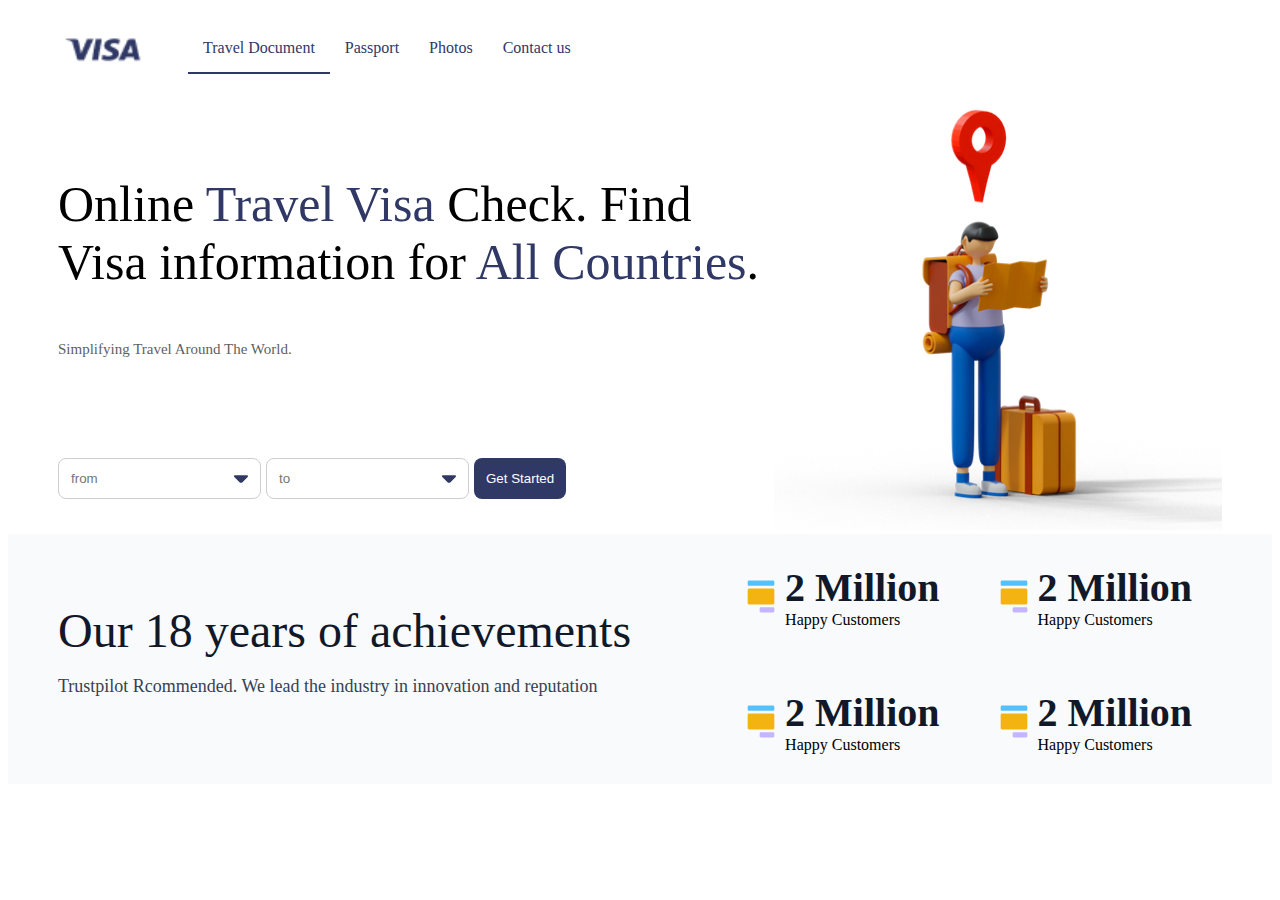
==== index2.html @ eab8b793 "section 2 style" ====
<!DOCTYPE html>
<html lang="en">

<head>
    <meta charset="UTF-8">
    <meta name="viewport" content="width=device-width, initial-scale=1.0">
    <title>travel</title>
    <link rel="stylesheet" href="/style2.css">
</head>

<body>

    <header class="my-header container">
        <img class="my-logo" src="/image/Visa.png" alt="logo">

        <ul class="my-menu">
            <li class="border-b">Travel Document</li>
            <li>Passport</li>
            <li>Photos</li>
            <li>Contact us</li>
        </ul>

    </header>

    <section class="section-one container">
        <div>
            <p class="section-one-first-p">Online <span class="dark-blue">Travel Visa</span> Check.
                Find Visa information for
                <span class="dark-blue">All Countries</span>.
            </p>


            <p class="section-one-second-p">Simplifying Travel Around The World.</p>
            <form class="my-form">


                <div class="form-input">
                    <input class="my-input" type="text" placeholder="from">
                    <svg width="14" height="8" viewBox="0 0 14 8" fill="none" xmlns="http://www.w3.org/2000/svg">
                        <path
                            d="M12.92 0.180054H6.68999H1.07999C0.119992 0.180054 -0.360007 1.34005 0.319993 2.02005L5.49999 7.20005C6.32999 8.03005 7.67999 8.03005 8.50999 7.20005L10.48 5.23005L13.69 2.02005C14.36 1.34005 13.88 0.180054 12.92 0.180054Z"
                            fill="#303965" />
                    </svg>
                </div>

                <div class="form-input">
                    <input class="my-input" type="text" placeholder="to">
                    <svg width="14" height="8" viewBox="0 0 14 8" fill="none" xmlns="http://www.w3.org/2000/svg">
                        <path
                            d="M12.92 0.180054H6.68999H1.07999C0.119992 0.180054 -0.360007 1.34005 0.319993 2.02005L5.49999 7.20005C6.32999 8.03005 7.67999 8.03005 8.50999 7.20005L10.48 5.23005L13.69 2.02005C14.36 1.34005 13.88 0.180054 12.92 0.180054Z"
                            fill="#303965" />
                    </svg>
                </div>

                <button type="submit" class="my-btn">Get Started </button>
            </form>
        </div>

        <div>

            <img src="/image/travel-man.png" alt="travel-man">
        </div>

    </section>

    <section class="Sec-2 container">



        <div>

            <p class="p2">Our 18 years of achievements</p>
            <p class="p3">Trustpilot Rcommended. We lead the industry in innovation and reputation</p>

        </div>

        <div>

<div class="flex">
    <div class="sec-2-item">
        <img src="/image/Group.svg">

        <div class="items-titles">
            <p class="bold-p">2 Million</p>
            <p class="m-0">Happy Customers</p>
        </div>


    </div>

    <div class="sec-2-item">
        <img src="/image/Group.svg">

        <div class="items-titles">
            <p class="bold-p">2 Million</p>
            <p class="m-0">Happy Customers</p>
        </div>


    </div>
</div>

<div class="flex">
    
    <div class="sec-2-item">
        <img src="/image/Group.svg">

        <div class="items-titles">
            <p class="bold-p">2 Million</p>
            <p class="m-0">Happy Customers</p>
        </div>


    </div>
    <div class="sec-2-item">
        <img src="/image/Group.svg">

        <div class="items-titles">
            <p class="bold-p">2 Million</p>
            <p class="m-0">Happy Customers</p>
        </div>


    </div>
</div>
        </div>



    </section>














</body>





















</html>
---- style2.css ----
.my-header{
    display: flex;
    align-items: center;
}

.my-menu{
    display: flex;
}

.my-menu li{
    list-style: none;
    padding: 15px;
    color: #303965;
}

.border-b{
    border-bottom: 2px solid #303965 ;
}

.my-logo{
    height: 60px;
    width: 90px;
}

.container{
    padding-right: 50px;
    padding-left: 50px;
}


.section-one-first-p{
    font-size: 50px;
}


.dark-blue{
    color: #303965;
}


.section-one-second-p{
    color: #5f5f5f;
    font-size: 15px;
}

.my-input{
    padding: 12px;
    border-radius: 8px;
    border: 1px solid #cecece;
}

.my-btn{
    border-radius: 8px;
    color: #fff;
    background-color: #303965;
    padding: 12px;
    border: none;

}

.my-form{
    display: flex;
    margin-top: 100px;
}

.form-input{
    position: relative;
    margin-right: 5px;
}

.form-input svg{
position: absolute;
z-index: 10;
right: 13px;
bottom: 16px;
}

.section-one{
    display: flex;
    justify-content: space-between;
    align-items: center;
}
.section_2{
background-color: #F8FAFC;
width: 1440px;
height: 334px;
}
.p2{
font-size:48px;
font-weight:500;
color:#111827;
margin: 0;
}
.p3{
font-size:18px;
font-weight: 400
;
color:#374151;


}

.Sec-2{
    display: flex;
    justify-content: space-between;
    align-items: center;
    background-color: #F8FAFC;
}

.sec-2-item{
    display: flex;
    padding: 30px;
}

.items-titles{
    padding-left: 10px;
}

.bold-p{
    font-size: 40px;
    color: #111827;
    margin: 0;
    font-weight: bold;
}

.m-0{
    margin: 0;
}


.flex{
    display: flex;
}
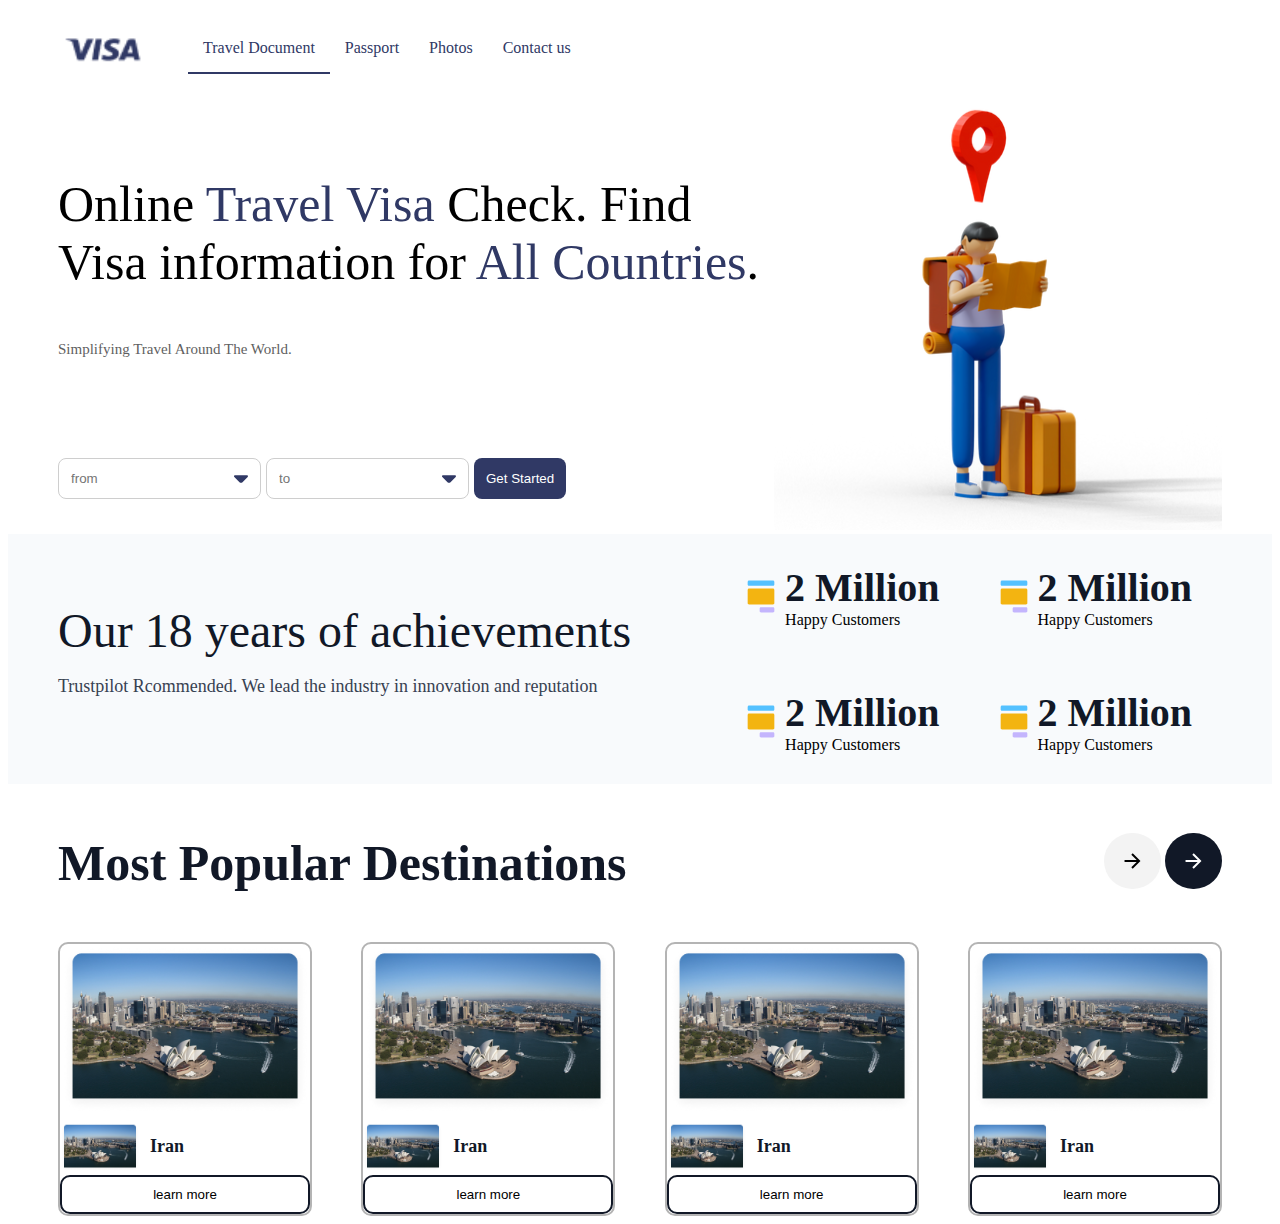
==== commit 07e2ed64: "cards" ====
--- a/index2.html
+++ b/index2.html
@@ -76,53 +76,53 @@
 
         <div>
 
-<div class="flex">
-    <div class="sec-2-item">
-        <img src="/image/Group.svg">
-
-        <div class="items-titles">
-            <p class="bold-p">2 Million</p>
-            <p class="m-0">Happy Customers</p>
-        </div>
-
-
-    </div>
-
-    <div class="sec-2-item">
-        <img src="/image/Group.svg">
-
-        <div class="items-titles">
-            <p class="bold-p">2 Million</p>
-            <p class="m-0">Happy Customers</p>
-        </div>
-
-
-    </div>
-</div>
-
-<div class="flex">
-    
-    <div class="sec-2-item">
-        <img src="/image/Group.svg">
-
-        <div class="items-titles">
-            <p class="bold-p">2 Million</p>
-            <p class="m-0">Happy Customers</p>
-        </div>
-
-
-    </div>
-    <div class="sec-2-item">
-        <img src="/image/Group.svg">
-
-        <div class="items-titles">
-            <p class="bold-p">2 Million</p>
-            <p class="m-0">Happy Customers</p>
-        </div>
-
-
-    </div>
-</div>
+            <div class="flex">
+                <div class="sec-2-item">
+                    <img src="/image/Group.svg">
+
+                    <div class="items-titles">
+                        <p class="bold-p">2 Million</p>
+                        <p class="m-0">Happy Customers</p>
+                    </div>
+
+
+                </div>
+
+                <div class="sec-2-item">
+                    <img src="/image/Group.svg">
+
+                    <div class="items-titles">
+                        <p class="bold-p">2 Million</p>
+                        <p class="m-0">Happy Customers</p>
+                    </div>
+
+
+                </div>
+            </div>
+
+            <div class="flex">
+
+                <div class="sec-2-item">
+                    <img src="/image/Group.svg">
+
+                    <div class="items-titles">
+                        <p class="bold-p">2 Million</p>
+                        <p class="m-0">Happy Customers</p>
+                    </div>
+
+
+                </div>
+                <div class="sec-2-item">
+                    <img src="/image/Group.svg">
+
+                    <div class="items-titles">
+                        <p class="bold-p">2 Million</p>
+                        <p class="m-0">Happy Customers</p>
+                    </div>
+
+
+                </div>
+            </div>
         </div>
 
 
@@ -130,7 +130,71 @@
     </section>
 
 
-
+    <section class="sec-3 container">
+
+        <div class="sec-3-f">
+            <h3 class="sec-3-title">Most Popular Destinations</h3>
+
+            <div>
+                <svg class="arrow-black" xmlns="http://www.w3.org/2000/svg" width="17" height="16" viewBox="0 0 17 16"
+                    fill="none">
+                    <path
+                        d="M12.672 7.00017L7.308 1.63617L8.722 0.222168L16.5 8.00017L8.722 15.7782L7.308 14.3642L12.672 9.00017H0.5V7.00017H12.672Z"
+                        fill="black" />
+                </svg>
+                <svg class="arrow-white" xmlns="http://www.w3.org/2000/svg" width="17" height="16" viewBox="0 0 17 16"
+                    fill="none">
+                    <path
+                        d="M12.672 7.00017L7.308 1.63617L8.722 0.222168L16.5 8.00017L8.722 15.7782L7.308 14.3642L12.672 9.00017H0.5V7.00017H12.672Z"
+                        fill="white" />
+                </svg>
+            </div>
+        </div>
+
+        <div class="sec-3-s">
+            <div class="cards">
+                <img src="/image/Image.png">
+
+                <div class="country">
+                    <img src="/image/Image.png">
+                    <p>Iran</p>
+                </div>
+                <button>learn more</button>
+            </div>
+            <div class="cards">
+                <img src="/image/Image.png">
+
+                <div class="country">
+                    <img src="/image/Image.png">
+                    <p>Iran</p>
+                </div>
+                <button>learn more</button>
+            </div>
+            <div class="cards">
+                <img src="/image/Image.png">
+
+                <div class="country">
+                    <img src="/image/Image.png">
+                    <p>Iran</p>
+                </div>
+                <button>learn more</button>
+            </div>
+            <div class="cards">
+                <img src="/image/Image.png">
+
+                <div class="country">
+                    <img src="/image/Image.png">
+                    <p>Iran</p>
+                </div>
+                <button>learn more</button>
+            </div>
+
+
+        </div>
+
+
+
+    </section>
 
 
 
--- a/style2.css
+++ b/style2.css
@@ -130,4 +130,74 @@
 
 .flex{
     display: flex;
+}
+
+
+.sec-3-title{
+    font-size: 50px;
+    font-weight: bold;
+    color: #111827;
+}
+
+
+.arrow-black{
+    background-color: #F3F3F3;
+    padding: 20px;
+    border-radius: 30px;
+}
+
+
+.arrow-white{
+    background-color: #111827;
+    padding: 20px;
+    border-radius: 30px;
+}
+
+.sec-3-f{
+    display: flex;
+    justify-content: space-between;
+    align-items: center;
+}
+
+.cards{
+    border: 2px solid #b4b4b4;
+    border-radius: 10px;
+    width: 250px;
+}
+.cards img{
+
+    width: 100%;
+}
+
+.country{
+    display: flex;
+    align-items: center;
+}
+
+.country img{
+width: 80px;
+height: 50px;
+
+}
+
+
+.country p{
+    font-size: 18px;
+    color: #111827;
+    font-weight: bold;
+    padding-left: 10px;
+}
+
+.cards button{
+
+    border: 2px solid #111827;
+    border-radius: 10px;
+    padding:10px 20px;
+    background: none;
+    width: 100%;
+}
+
+.sec-3-s{
+    display: flex;
+    justify-content: space-between;
 }